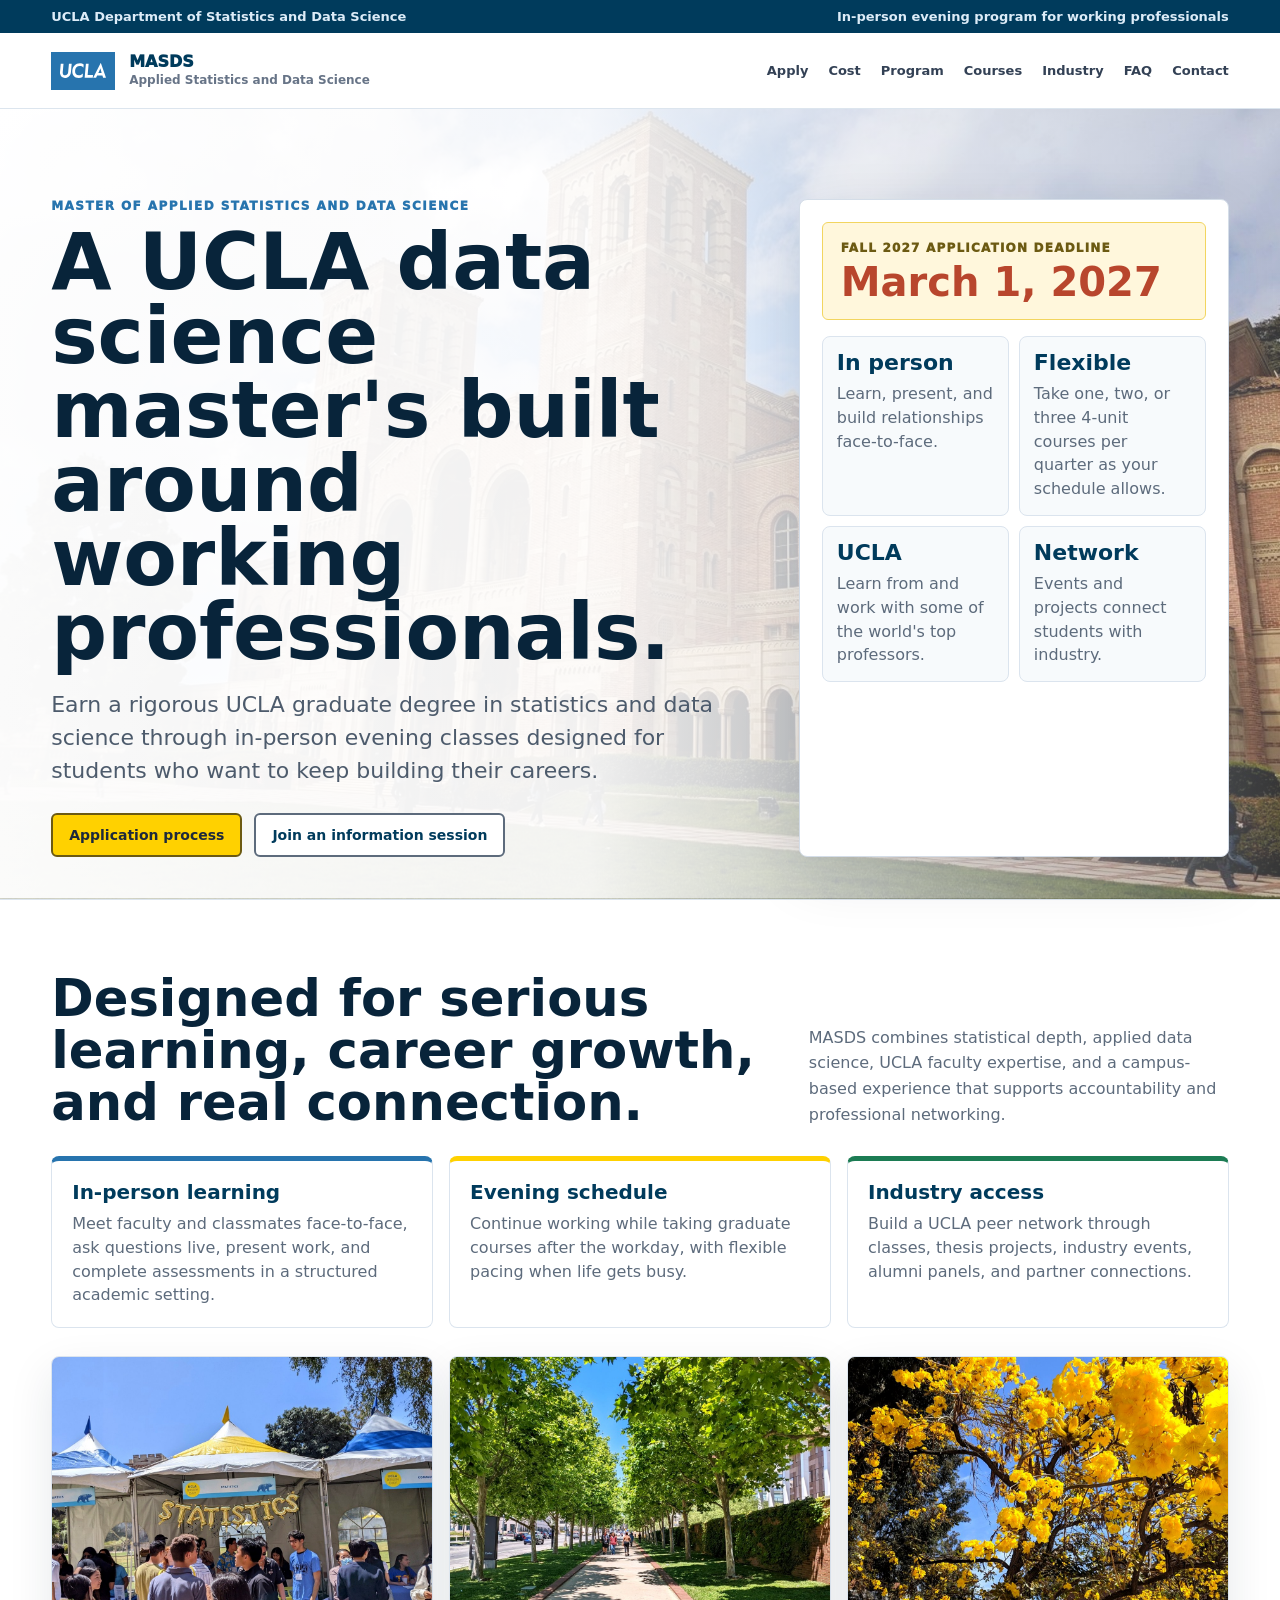
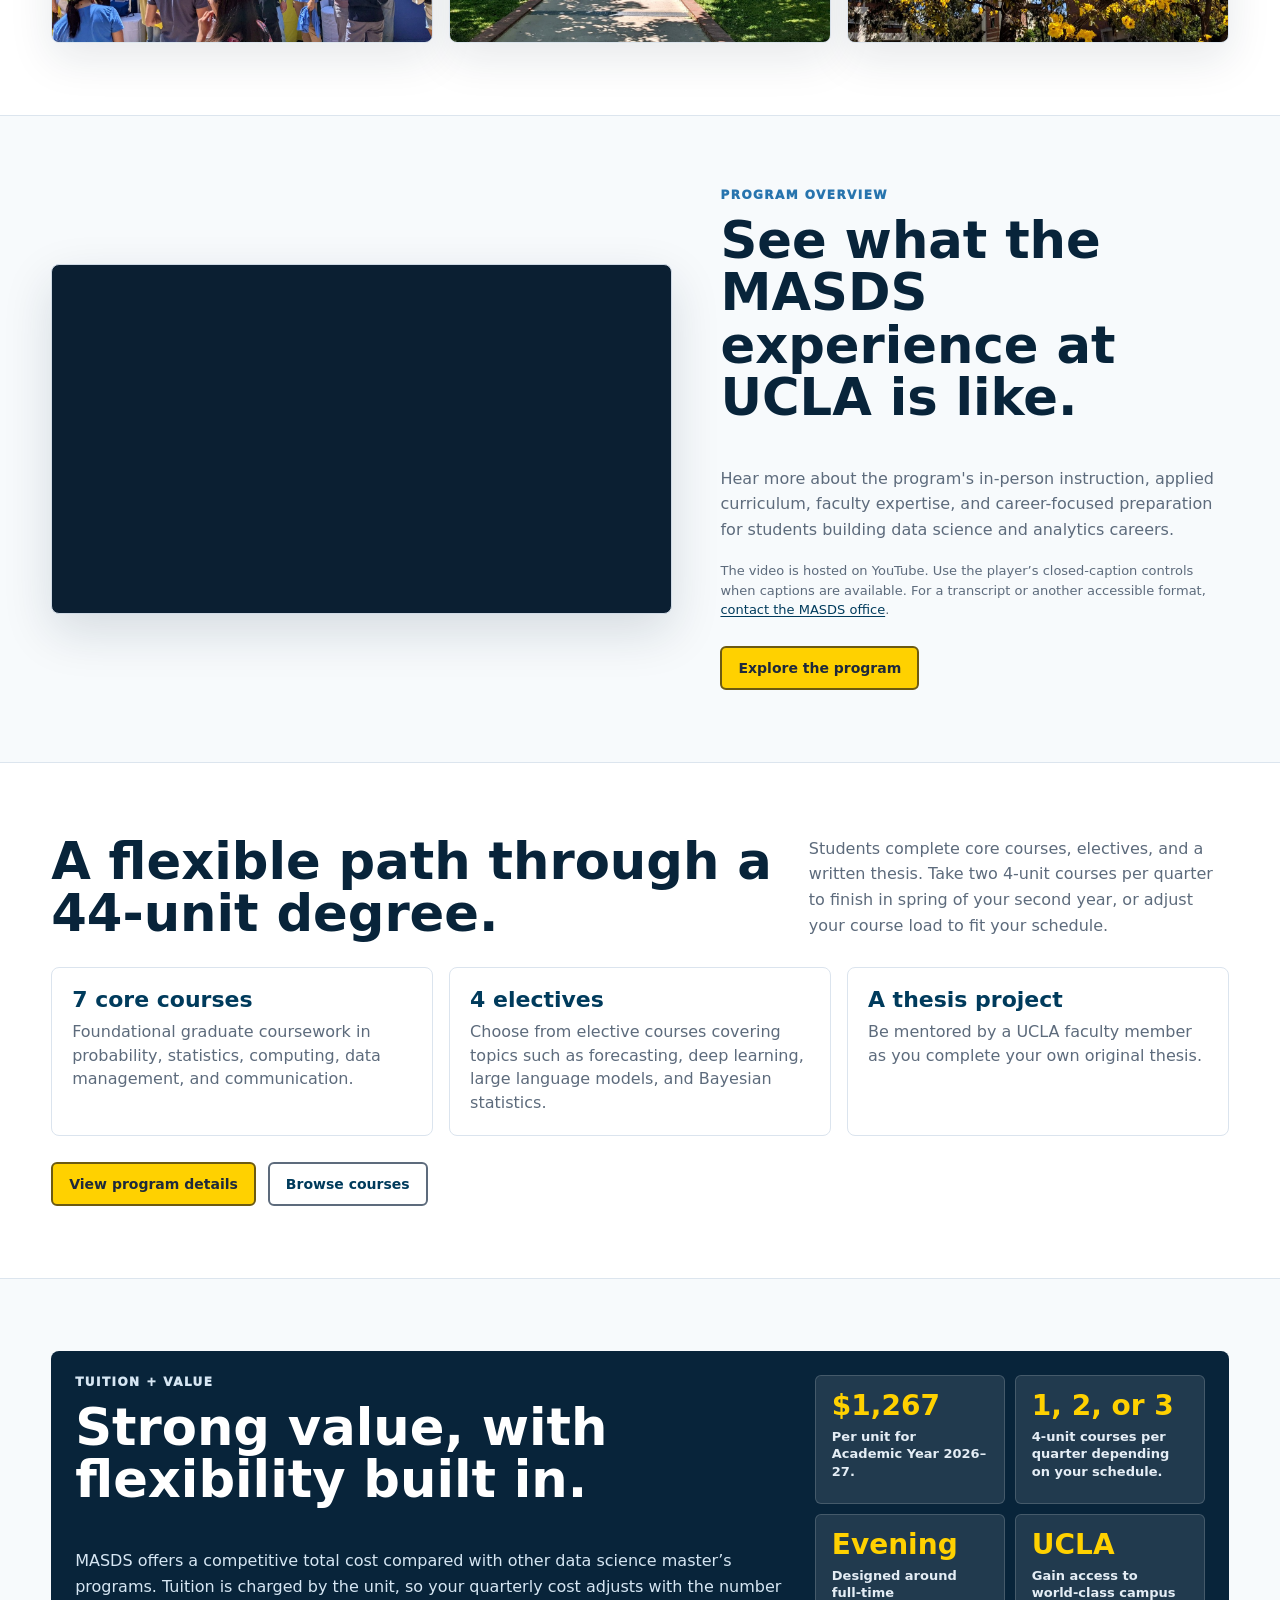
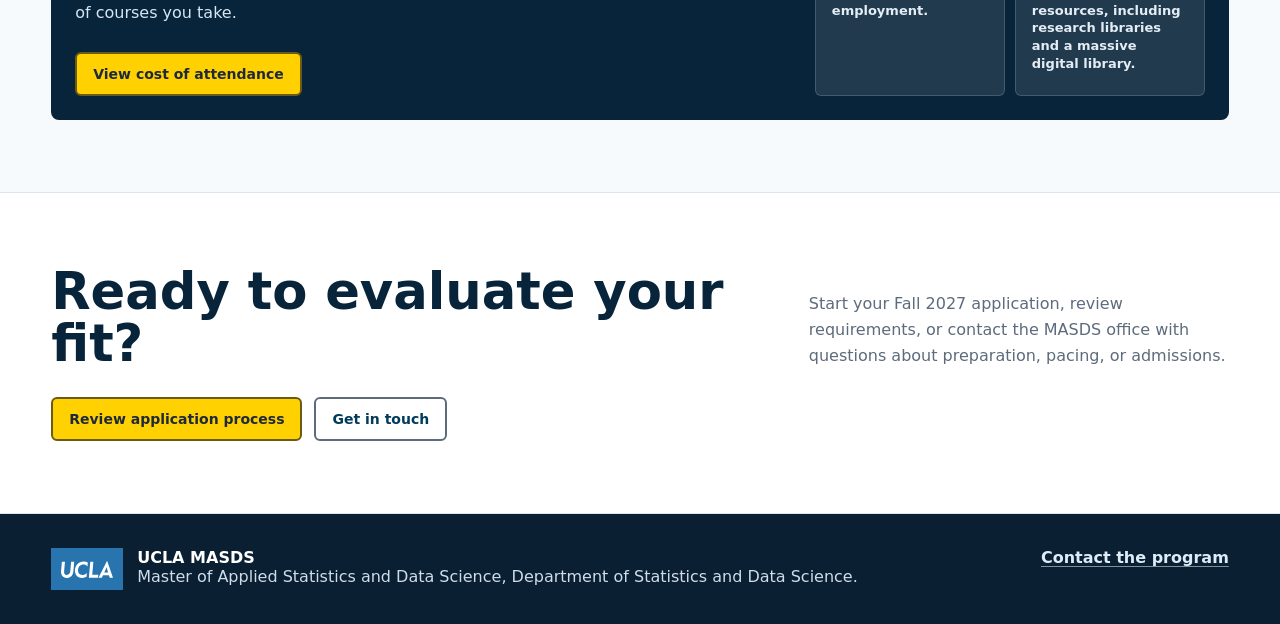
==== index.html @ 91e96256 "Initial commit" ====
<!doctype html>
<html lang="en">
<head>
  <meta charset="utf-8">
  <meta name="viewport" content="width=device-width, initial-scale=1">
  <title>UCLA MASDS | Master of Applied Statistics and Data Science</title>
  <link rel="stylesheet" href="assets/styles.css">
</head>
<body>
  <a class="skip-link" href="#main-content">Skip to main content</a>
  <div class="topbar">
    <span>UCLA Department of Statistics and Data Science</span>
    <span>In-person evening program for working professionals</span>
  </div>
  <nav class="site-nav" aria-label="Primary navigation">
    <a class="brand" href="index.html">
      <span class="brand-mark"><img src="assets/img/ucla-logo.svg" alt="UCLA"></span>
      <span>MASDS <small>Applied Statistics and Data Science</small></span>
    </a>
    <div class="nav-links">
      <a href="application-process.html">Apply</a>
      <a href="cost-of-attendance.html">Cost</a>
      <a href="program-details.html">Program</a>
      <a href="available-courses.html">Courses</a>
      <a href="industry-partners.html">Industry</a>
      <a href="faq.html">FAQ</a>
      <a href="get-in-touch.html">Contact</a>
    </div>
  </nav>

  <header class="hero home-hero" id="main-content" tabindex="-1">
    <div>
      <p class="eyebrow">Master of Applied Statistics and Data Science</p>
      <h1>A UCLA data science master's built around working professionals.</h1>
      <p class="hero-copy">Earn a rigorous UCLA graduate degree in statistics and data science through in-person evening classes designed for students who want to keep building their careers.</p>
      <div class="hero-actions">
        <a class="button" href="application-process.html">Application process</a>
        <a class="secondary-button" href="get-in-touch.html">Join an information session</a>
      </div>
    </div>
    <aside class="deadline-panel" aria-label="Application highlights">
      <div class="deadline-date">
        <span>Fall 2027 application deadline</span>
        <strong>March 1, 2027</strong>
      </div>
      <div class="fact-grid">
        <div class="fact"><strong>In person</strong><span>Learn, present, and build relationships face-to-face.</span></div>
        <div class="fact"><strong>Flexible</strong><span>Take one, two, or three 4-unit courses per quarter as your schedule allows.</span></div>
        <div class="fact"><strong>UCLA</strong><span>Learn from and work with some of the world's top professors.</span></div>
        <div class="fact"><strong>Network</strong><span>Events and projects connect students with industry.</span></div>
      </div>
    </aside>
  </header>

  <main>
    <section class="band" id="fit">
      <div class="section-head">
        <h2>Designed for serious learning, career growth, and real connection.</h2>
        <p>MASDS combines statistical depth, applied data science, UCLA faculty expertise, and a campus-based experience that supports accountability and professional networking.</p>
      </div>
      <div class="card-grid">
        <article class="card accent-blue"><strong>In-person learning</strong><span>Meet faculty and classmates face-to-face, ask questions live, present work, and complete assessments in a structured academic setting.</span></article>
        <article class="card accent-gold"><strong>Evening schedule</strong><span>Continue working while taking graduate courses after the workday, with flexible pacing when life gets busy.</span></article>
        <article class="card accent-green"><strong>Industry access</strong><span>Build a UCLA peer network through classes, thesis projects, industry events, alumni panels, and partner connections.</span></article>
      </div>
      <div class="photo-grid">
        <figure class="image-card">
          <img src="assets/img/in-person-statistics-event.jpg" alt="Students gather at the UCLA Statistics booth during a campus event">
        </figure>
        <figure class="image-card">
          <img src="assets/img/campus-walkway.jpg" alt="Tree-lined walkway on the UCLA campus">
        </figure>
        <figure class="image-card">
          <img src="assets/img/golden-campus-flowers.jpg" alt="Yellow flowers blooming on the UCLA campus">
        </figure>
      </div>
    </section>

    <section class="band alt">
      <div class="video-feature">
        <div class="video-frame">
          <iframe src="https://www.youtube.com/embed/GpxyZNpHI3E" title="UCLA Master of Applied Statistics and Data Science program video" allow="accelerometer; autoplay; clipboard-write; encrypted-media; gyroscope; picture-in-picture; web-share" allowfullscreen></iframe>
        </div>
        <div>
          <p class="eyebrow">Program overview</p>
          <h2>See what the MASDS experience at UCLA is like.</h2>
          <p>Hear more about the program's in-person instruction, applied curriculum, faculty expertise, and career-focused preparation for students building data science and analytics careers.</p>
          <p class="fine-print">The video is hosted on YouTube. Use the player’s closed-caption controls when captions are available. For a transcript or another accessible format, <a href="get-in-touch.html">contact the MASDS office</a>.</p>
          <div class="section-actions">
            <a class="button" href="program-details.html">Explore the program</a>
          </div>
        </div>
      </div>
    </section>

    <section class="band">
      <div class="section-head">
        <h2>A flexible path through a 44-unit degree.</h2>
        <p>Students complete core courses, electives, and a written thesis. Take two 4-unit courses per quarter to finish in spring of your second year, or adjust your course load to fit your schedule.</p>
      </div>
      <div class="stat-grid">
        <div class="stat"><strong>7 core courses</strong><span>Foundational graduate coursework in probability, statistics, computing, data management, and communication.</span></div>
        <div class="stat"><strong>4 electives</strong><span>Choose from elective courses covering topics such as forecasting, deep learning, large language models, and Bayesian statistics.</span></div>
        <div class="stat"><strong>A thesis project</strong><span>Be mentored by a UCLA faculty member as you complete your own original thesis.</span></div>
      </div>
      <div class="section-actions">
        <a class="button" href="program-details.html">View program details</a>
        <a class="secondary-button" href="available-courses.html">Browse courses</a>
      </div>
    </section>

    <section class="band alt">
      <div class="value-panel">
        <div>
          <p class="eyebrow">Tuition + value</p>
          <h2>Strong value, with flexibility built in.</h2>
          <p>MASDS offers a competitive total cost compared with other data science master’s programs. Tuition is charged by the unit, so your quarterly cost adjusts with the number of courses you take.</p>
          <div class="section-actions">
            <a class="button" href="cost-of-attendance.html">View cost of attendance</a>
          </div>
        </div>
        <div class="value-stats">
          <div><strong>$1,267</strong><span>Per unit for Academic Year 2026–27.</span></div>
          <div><strong>1, 2, or 3</strong><span>4-unit courses per quarter depending on your schedule.</span></div>
          <div><strong>Evening</strong><span>Designed around full-time employment.</span></div>
          <div><strong>UCLA</strong><span>Gain access to world-class campus resources, including research libraries and a massive digital library.</span></div>
        </div>
      </div>
    </section>

    <section class="band">
      <div class="section-head">
        <h2>Ready to evaluate your fit?</h2>
        <p>Start your Fall 2027 application, review requirements, or contact the MASDS office with questions about preparation, pacing, or admissions.</p>
      </div>
      <div class="section-actions">
        <a class="button" href="application-process.html">Review application process</a>
        <a class="secondary-button" href="get-in-touch.html">Get in touch</a>
      </div>
    </section>
  </main>

  <footer class="footer">
    <div class="footer-grid">
      <div class="footer-brand"><span class="footer-logo"><img src="assets/img/ucla-logo.svg" alt=""></span><div><strong>UCLA MASDS</strong><br>Master of Applied Statistics and Data Science, Department of Statistics and Data Science.</div></div>
      <a href="get-in-touch.html">Contact the program</a>
    </div>
  </footer>
</body>
</html>
---- assets/styles.css ----
:root {
  --ucla-blue: #2774ae;
  --ucla-dark-blue: #003b5c;
  --ucla-gold: #ffd100;
  --ink: #102033;
  --muted: #5d6b7c;
  --line: #dce5ee;
  --paper: #f6f8fb;
  --white: #ffffff;
  --green: #1c7c54;
  --red: #b8462d;
  --teal: #006c78;
  --purple: #5a4b81;
  font-family: Inter, ui-sans-serif, system-ui, -apple-system, BlinkMacSystemFont, "Segoe UI", sans-serif;
}

* {
  box-sizing: border-box;
}

html {
  scroll-behavior: smooth;
}

body {
  margin: 0;
  color: var(--ink);
  background: var(--paper);
}

img,
iframe {
  max-width: 100%;
}

a {
  color: inherit;
  text-decoration: none;
}

.skip-link {
  position: fixed;
  top: 10px;
  left: 10px;
  z-index: 1000;
  padding: 12px 16px;
  border: 3px solid var(--ucla-gold);
  border-radius: 6px;
  background: var(--ucla-dark-blue);
  color: var(--white);
  font-weight: 900;
  transform: translateY(-200%);
}

.skip-link:focus {
  transform: translateY(0);
}

.sr-only {
  position: absolute !important;
  width: 1px !important;
  height: 1px !important;
  padding: 0 !important;
  margin: -1px !important;
  overflow: hidden !important;
  clip: rect(0, 0, 0, 0) !important;
  white-space: nowrap !important;
  border: 0 !important;
}

:focus-visible {
  outline: 3px solid var(--white);
  outline-offset: 2px;
  box-shadow: 0 0 0 6px var(--ucla-dark-blue);
}

main a:not(.button):not(.secondary-button):not(.dark-button):not(.partner-link),
.page-hero a:not(.button):not(.secondary-button):not(.dark-button) {
  color: var(--ucla-dark-blue);
  text-decoration-line: underline;
  text-decoration-color: currentColor;
  text-decoration-thickness: .08em;
  text-underline-offset: .18em;
  transition: color .18s ease, text-decoration-color .18s ease;
}

main a:not(.button):not(.secondary-button):not(.dark-button):not(.partner-link):hover,
.page-hero a:not(.button):not(.secondary-button):not(.dark-button):hover {
  color: var(--ucla-blue);
  text-decoration-color: currentColor;
}

p {
  color: var(--muted);
  line-height: 1.62;
}

.topbar {
  display: flex;
  flex-wrap: wrap;
  justify-content: space-between;
  gap: 18px;
  padding: 9px clamp(18px, 4vw, 56px);
  background: var(--ucla-dark-blue);
  color: #dcecf8;
  font-size: 13px;
  font-weight: 750;
}

.topbar span {
  white-space: normal;
}

.site-nav {
  position: sticky;
  top: 0;
  z-index: 20;
  display: flex;
  flex-wrap: wrap;
  align-items: center;
  justify-content: space-between;
  gap: 20px;
  min-height: 76px;
  padding: 10px clamp(18px, 4vw, 56px);
  background: rgba(255, 255, 255, .96);
  border-bottom: 1px solid var(--line);
  backdrop-filter: blur(16px);
}

.brand {
  display: flex;
  align-items: center;
  gap: 14px;
  min-width: 260px;
  color: var(--ucla-dark-blue);
  font-weight: 950;
  line-height: 1.05;
}

.brand-mark {
  display: grid;
  place-items: center;
  flex: 0 0 auto;
  width: 64px;
  height: 38px;
  padding: 8px 9px;
  background: var(--ucla-blue);
}

.brand-mark img,
.footer-logo img {
  display: block;
  width: 100%;
  height: auto;
}

.brand small {
  display: block;
  margin-top: 3px;
  color: #677487;
  font-size: 12px;
  font-weight: 800;
}

.brand > span:last-child {
  min-width: 0;
}

.nav-links {
  display: flex;
  flex-wrap: wrap;
  align-items: center;
  justify-content: flex-end;
  gap: clamp(10px, 1.6vw, 20px);
  flex: 1 1 520px;
  min-width: 260px;
  max-width: 100%;
  overflow-x: visible;
  color: #334155;
  font-size: 13px;
  font-weight: 850;
}

.nav-links a {
  flex: 0 0 auto;
  padding: 8px 0;
}

.nav-links a[aria-current="page"] {
  color: var(--ucla-blue);
  box-shadow: inset 0 -3px 0 var(--ucla-gold);
}

.button,
.secondary-button,
.dark-button {
  display: inline-flex;
  align-items: center;
  justify-content: center;
  min-height: 44px;
  padding: 11px 16px;
  border-radius: 6px;
  border: 2px solid transparent;
  font-weight: 900;
  font-size: 14px;
  white-space: normal;
  text-align: center;
}

.button {
  background: var(--ucla-gold);
  color: #1e293b;
  border-color: #6c5a12;
}

.secondary-button {
  background: #fff;
  color: var(--ucla-dark-blue);
  border-color: var(--muted);
}

.dark-button {
  background: var(--ucla-dark-blue);
  color: #fff;
}

.hero {
  display: grid;
  grid-template-columns: minmax(0, 1fr) minmax(320px, 430px);
  gap: clamp(28px, 5vw, 70px);
  align-items: center;
  padding: clamp(44px, 7vw, 90px) clamp(18px, 4vw, 56px) 42px;
  background:
    linear-gradient(135deg, rgba(39, 116, 174, .12), rgba(255, 255, 255, .95) 42%),
    #fff;
  border-bottom: 1px solid var(--line);
}

.home-hero {
  background:
    linear-gradient(90deg, rgba(255, 255, 255, .98) 0%, rgba(255, 255, 255, .94) 46%, rgba(246, 248, 251, .72) 68%, rgba(246, 248, 251, .22) 100%),
    url("img/home-hero-royce.jpg");
  background-size: cover;
  background-position: center;
}

.page-hero {
  padding: clamp(40px, 7vw, 76px) clamp(18px, 4vw, 56px);
  background: #fff;
  border-bottom: 1px solid var(--line);
}

.eyebrow {
  margin: 0 0 12px;
  color: var(--ucla-blue);
  font-size: 12px;
  line-height: 1.2;
  text-transform: uppercase;
  letter-spacing: .12em;
  font-weight: 950;
}

h1,
h2,
h3,
p {
  margin-top: 0;
}

h1 {
  max-width: 880px;
  margin-bottom: 18px;
  color: #08243a;
  font-size: clamp(42px, 7vw, 78px);
  line-height: .95;
}

.page-hero h1 {
  font-size: clamp(38px, 6vw, 68px);
}

h2 {
  color: #08243a;
  font-size: clamp(30px, 4vw, 52px);
  line-height: 1.02;
}

h3 {
  color: #102033;
  font-size: 22px;
  line-height: 1.15;
}

.hero-copy,
.page-copy {
  max-width: 760px;
  margin-bottom: 0;
  color: #4d5b6c;
  font-size: clamp(18px, 2vw, 22px);
  line-height: 1.5;
}

.hero-actions,
.section-actions {
  display: flex;
  flex-wrap: wrap;
  gap: 12px;
  margin-top: 26px;
}

.deadline-panel,
.side-card,
.info-card {
  border-radius: 8px;
}

.info-card p {
  margin: 0;
}

.deadline-panel {
  align-self: stretch;
  display: grid;
  align-content: start;
  gap: 16px;
  padding: 22px;
  background: #fff;
  border: 1px solid #d4dde8;
  box-shadow: 0 18px 60px rgba(15, 35, 55, .12);
}

.deadline-date {
  padding: 18px;
  border-radius: 6px;
  background: #fff7dc;
  border: 1px solid #f2d55f;
}

.deadline-date span,
.small-label {
  display: block;
  color: #6c5a12;
  font-size: 12px;
  font-weight: 950;
  text-transform: uppercase;
  letter-spacing: .1em;
}

.deadline-date strong {
  display: block;
  margin-top: 8px;
  color: var(--red);
  font-size: clamp(30px, 4vw, 40px);
  line-height: .95;
}

.fact-grid,
.stat-grid,
.card-grid,
.partner-grid {
  display: grid;
  grid-template-columns: repeat(3, minmax(0, 1fr));
  gap: 16px;
}

.partner-organization {
  display: grid;
  grid-template-rows: 180px auto;
  gap: 16px;
  align-items: start;
  text-align: center;
}

.partner-logo {
  position: relative;
  display: grid;
  place-items: center;
  width: 100%;
  height: 180px;
  overflow: hidden;
  border: 1px solid var(--line);
  border-radius: 6px;
  background: #f8fafc;
}

.partner-logo img {
  position: absolute;
  top: 16px;
  left: 16px;
  display: block;
  width: calc(100% - 32px);
  height: calc(100% - 32px);
  max-width: none;
  object-fit: contain;
  object-position: center;
}

.partner-organization strong {
  align-self: center;
  font-size: 17px;
}

.partner-link {
  color: inherit;
  text-decoration: none;
  transition: border-color .18s ease, box-shadow .18s ease, transform .18s ease;
}

.partner-link:hover {
  border-color: rgba(39, 116, 174, .5);
  box-shadow: 0 10px 24px rgba(15, 35, 55, .1);
  transform: translateY(-2px);
}

.partner-link:hover strong {
  color: var(--ucla-blue);
}

.partner-link:focus-visible {
  outline: 3px solid var(--white);
  outline-offset: 2px;
  box-shadow: 0 0 0 6px var(--ucla-dark-blue);
}

.vertical-card-grid {
  grid-template-columns: 1fr;
}

.schedule-grid {
  grid-template-columns: repeat(2, minmax(0, 1fr));
  gap: 24px;
}

.photo-grid {
  display: grid;
  grid-template-columns: repeat(3, minmax(0, 1fr));
  gap: 16px;
  margin-top: 28px;
}

.fact-grid {
  grid-template-columns: 1fr 1fr;
  gap: 10px;
}

.fact,
.card,
.stat,
.partner-card,
.course-card,
.contact-card {
  padding: 20px;
  border-radius: 8px;
  background: #fff;
  border: 1px solid #dbe4ee;
}

.fact {
  min-height: 106px;
  padding: 14px;
  background: #f7fafc;
}

.fact strong,
.stat strong {
  display: block;
  color: var(--ucla-dark-blue);
  font-size: 22px;
  line-height: 1.08;
}

.fact span,
.stat span,
.card span,
.partner-card span,
.course-card span,
.contact-card span {
  display: block;
  margin-top: 8px;
  color: var(--muted);
  line-height: 1.48;
}

.band {
  padding: clamp(34px, 6vw, 72px) clamp(18px, 4vw, 56px);
  border-bottom: 1px solid var(--line);
  background: #fff;
}

.band.alt {
  background: #f7fafc;
}

.section-head {
  display: grid;
  grid-template-columns: minmax(0, 1fr) minmax(260px, 420px);
  gap: 28px;
  align-items: end;
  margin-bottom: 28px;
}

.section-head h2,
.section-head p {
  margin-bottom: 0;
}

.comparison-intro {
  max-width: 900px;
  margin-bottom: 28px;
}

.comparison-intro h3 {
  margin-bottom: 10px;
}

.comparison-intro p {
  margin-bottom: 0;
}

.resource-intro {
  max-width: 900px;
  margin-bottom: 28px;
}

.resource-intro h2 {
  margin-bottom: 12px;
}

.resource-intro p {
  margin-bottom: 0;
}

.resource-list {
  margin: 16px 0 0;
  padding-left: 20px;
  color: var(--muted);
}

.resource-list li {
  line-height: 1.48;
}

.resource-list li + li {
  margin-top: 14px;
}

.resource-list a {
  font-weight: 800;
}

.fine-print {
  margin: 18px 0 0;
  color: var(--muted);
  font-size: 13px;
  line-height: 1.5;
}

.card strong,
.partner-card strong,
.course-card strong,
.contact-card strong {
  display: block;
  color: var(--ucla-dark-blue);
  font-size: 20px;
  line-height: 1.15;
}

.card.accent-blue {
  border-top: 5px solid var(--ucla-blue);
}

.card.accent-gold {
  border-top: 5px solid var(--ucla-gold);
}

.card.accent-green {
  border-top: 5px solid var(--green);
}

.layout-two {
  display: grid;
  grid-template-columns: minmax(0, 1fr) 360px;
  gap: clamp(24px, 4vw, 48px);
  align-items: start;
}

.side-card {
  position: sticky;
  top: 100px;
  padding: 20px;
  background: var(--ucla-dark-blue);
  color: #fff;
}

.side-card h3,
.side-card p {
  color: #fff;
}

.side-card p {
  color: #d8e9f6;
}

.mini-list {
  display: grid;
  gap: 8px;
  margin-top: 18px;
}

.mini-list div {
  padding: 12px;
  border-radius: 6px;
  background: rgba(255, 255, 255, .09);
  color: #e8f2fb;
  font-size: 13px;
  line-height: 1.35;
  font-weight: 750;
}

.checklist,
.stack {
  display: grid;
  gap: 12px;
}

.checklist {
  margin: 0;
  padding: 0;
  list-style: none;
}

.check-row {
  display: grid;
  grid-template-columns: 34px 1fr;
  gap: 14px;
  padding: 17px;
  border-radius: 8px;
  background: #fff;
  border: 1px solid #dbe4ee;
}

.check {
  display: grid;
  place-items: center;
  width: 34px;
  height: 34px;
  border-radius: 50%;
  color: #fff;
  background: var(--green);
  font-weight: 950;
}

.video-feature {
  display: grid;
  grid-template-columns: minmax(0, 1.1fr) minmax(280px, .9fr);
  gap: clamp(24px, 4vw, 48px);
  align-items: center;
}

.video-frame {
  position: relative;
  overflow: hidden;
  width: 100%;
  aspect-ratio: 16 / 9;
  border-radius: 8px;
  background: #0b1f32;
  border: 1px solid #cfd9e4;
  box-shadow: 0 18px 50px rgba(15, 35, 55, .14);
}

.video-frame iframe {
  position: absolute;
  inset: 0;
  width: 100%;
  height: 100%;
  border: 0;
}

.value-panel,
.contact-band {
  display: grid;
  grid-template-columns: minmax(0, 1fr) minmax(260px, 390px);
  gap: 18px;
  align-items: stretch;
  padding: 24px;
  border-radius: 8px;
  background: #08243a;
  color: #fff;
}

.value-panel h2,
.value-panel p,
.contact-band h2,
.contact-band p {
  color: #fff;
}

.value-panel p,
.contact-band p {
  color: #d6e6f3;
}

.value-stats {
  display: grid;
  grid-template-columns: 1fr 1fr;
  gap: 10px;
}

.value-stats div {
  padding: 16px;
  border-radius: 6px;
  background: rgba(255, 255, 255, .1);
  border: 1px solid rgba(255, 255, 255, .16);
}

.value-stats strong {
  display: block;
  color: var(--ucla-gold);
  font-size: 28px;
  line-height: 1;
}

.value-stats span {
  display: block;
  margin-top: 8px;
  color: #e4edf5;
  font-size: 13px;
  line-height: 1.35;
  font-weight: 700;
}

.table-wrap {
  overflow-x: auto;
  border: 1px solid var(--line);
  border-radius: 8px;
  background: #fff;
  scrollbar-gutter: stable;
}

.table-wrap:focus-visible {
  outline: 3px solid var(--white);
  outline-offset: 2px;
  box-shadow: 0 0 0 6px var(--ucla-dark-blue);
}

.schedule-card {
  display: grid;
  align-content: start;
  gap: 14px;
  padding: 24px;
}

.schedule-card strong,
.schedule-card span {
  margin: 0;
}

.schedule-table table {
  min-width: 0;
}

.schedule-table th,
.schedule-table td {
  padding: 12px 14px;
}

.faq-list {
  display: grid;
  gap: 12px;
}

.faq-list details {
  border: 1px solid var(--line);
  border-radius: 8px;
  background: #fff;
  overflow: hidden;
}

.faq-list summary {
  cursor: pointer;
  padding: 18px 20px;
  color: var(--ucla-dark-blue);
  font-weight: 900;
  line-height: 1.35;
}

.faq-list summary:focus-visible {
  outline: 3px solid var(--ucla-dark-blue);
  outline-offset: -4px;
  box-shadow: none;
}

.faq-list details[open] summary {
  border-bottom: 1px solid var(--line);
  background: #eef5fb;
}

.faq-answer {
  padding: 18px 20px 20px;
}

.faq-answer p:last-child {
  margin-bottom: 0;
}

table {
  width: 100%;
  min-width: 720px;
  border-collapse: collapse;
}

th,
td {
  padding: 14px 16px;
  border-bottom: 1px solid var(--line);
  text-align: left;
  vertical-align: top;
}

th {
  color: #08243a;
  background: #eef5fb;
  font-size: 13px;
  text-transform: uppercase;
  letter-spacing: .08em;
}

tr:last-child td {
  border-bottom: 0;
}

.comparison-highlight td {
  background: #e6f2fa;
}

.pill {
  display: inline-flex;
  align-items: center;
  min-height: 28px;
  padding: 5px 9px;
  border-radius: 999px;
  background: #eef6fb;
  color: var(--ucla-dark-blue);
  font-size: 12px;
  font-weight: 950;
  white-space: nowrap;
}

.placeholder-image {
  display: grid;
  place-items: center;
  min-height: 320px;
  border-radius: 8px;
  color: #dcecf8;
  background:
    linear-gradient(135deg, rgba(0, 59, 92, .88), rgba(39, 116, 174, .68)),
    repeating-linear-gradient(45deg, rgba(255, 255, 255, .08) 0 1px, transparent 1px 16px);
  text-align: center;
  padding: 24px;
  font-weight: 900;
}

.image-card {
  margin: 0;
  overflow: hidden;
  border-radius: 8px;
  background: #fff;
  border: 1px solid var(--line);
  box-shadow: 0 16px 44px rgba(15, 35, 55, .1);
}

.photo-grid .image-card {
  min-height: 100%;
}

.image-card img {
  display: block;
  width: 100%;
  height: auto;
  object-fit: cover;
}

.photo-grid .image-card img {
  aspect-ratio: 4 / 3;
  height: 100%;
}

.image-card.wide img {
  aspect-ratio: 16 / 10;
}

.image-card.square img {
  aspect-ratio: 1 / 1;
}

.image-card.tall img {
  aspect-ratio: 4 / 5;
}

.image-card figcaption {
  padding: 12px 14px;
  color: var(--muted);
  font-size: 13px;
  line-height: 1.4;
  font-weight: 700;
}

.footer {
  padding: 34px clamp(18px, 4vw, 56px);
  background: #0b1f32;
  color: #cdddea;
}

.footer-grid {
  display: grid;
  grid-template-columns: minmax(0, 1fr) auto;
  gap: 24px;
  align-items: start;
}

.footer-brand {
  display: flex;
  align-items: flex-start;
  gap: 14px;
}

.footer-logo {
  display: grid;
  place-items: center;
  flex: 0 0 auto;
  width: 72px;
  height: 42px;
  padding: 9px 10px;
  background: var(--ucla-blue);
}

.footer strong {
  color: #fff;
}

.footer a {
  color: #dcecf8;
  font-weight: 800;
  text-decoration-line: underline;
  text-decoration-color: rgba(220, 236, 248, .55);
  text-decoration-thickness: .08em;
  text-underline-offset: .18em;
  transition: color .18s ease, text-decoration-color .18s ease;
}

.footer a:hover {
  color: #fff;
  text-decoration-color: currentColor;
}

@media (max-width: 940px) {
  .hero,
  .section-head,
  .layout-two,
  .video-feature,
  .value-panel,
  .contact-band,
  .footer-grid {
    grid-template-columns: 1fr;
  }

  .card-grid,
  .schedule-grid,
  .stat-grid,
  .partner-grid,
  .photo-grid {
    grid-template-columns: 1fr;
  }

  .side-card {
    position: static;
  }
}

@media (max-width: 760px) {
  .topbar {
    display: none;
  }

  .site-nav {
    position: static;
    align-items: flex-start;
    gap: 10px;
  }

  .brand {
    min-width: 0;
  }

  .nav-links {
    flex-basis: 100%;
    justify-content: flex-start;
    padding-bottom: 4px;
  }

  .fact-grid,
  .value-stats {
    grid-template-columns: 1fr;
  }

  .hero {
    grid-template-columns: 1fr;
  }
}

@media (prefers-reduced-motion: reduce) {
  html {
    scroll-behavior: auto;
  }

  *,
  *::before,
  *::after {
    transition-duration: .01ms !important;
    animation-duration: .01ms !important;
    animation-iteration-count: 1 !important;
  }
}
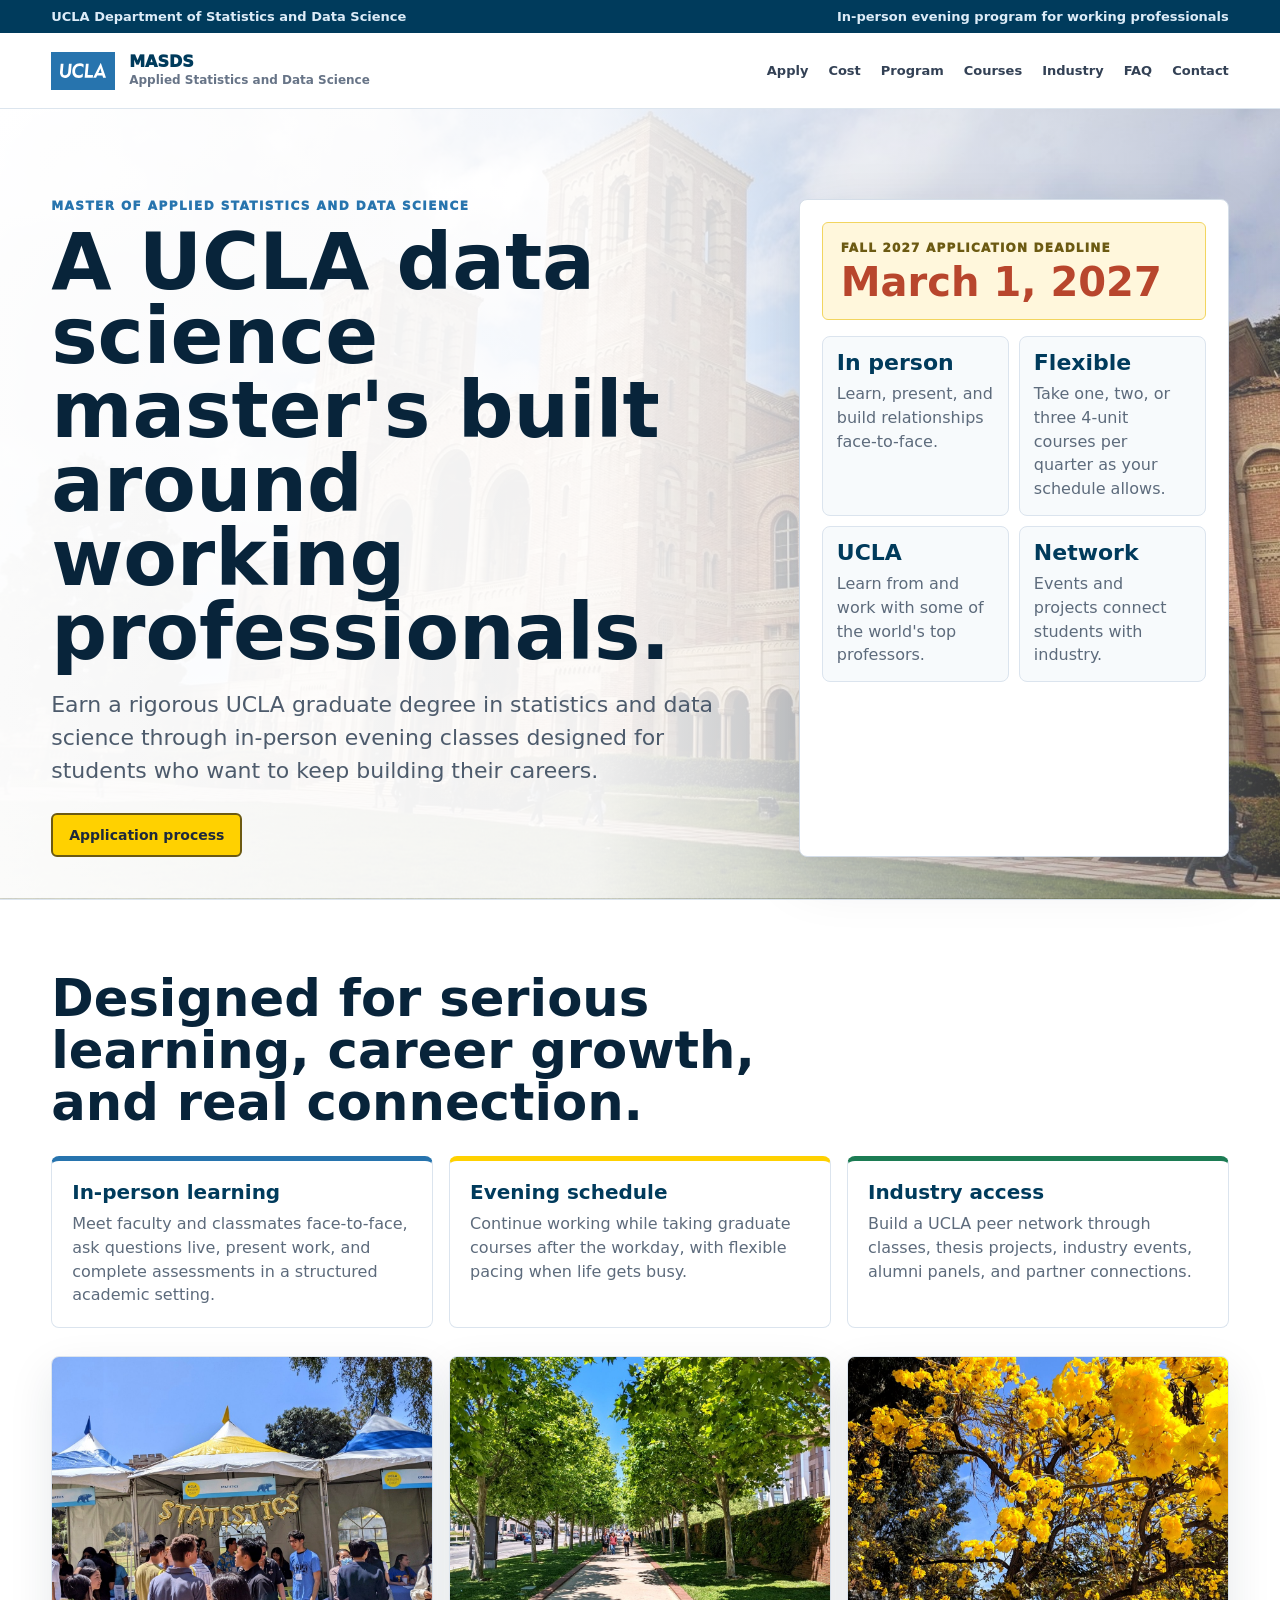
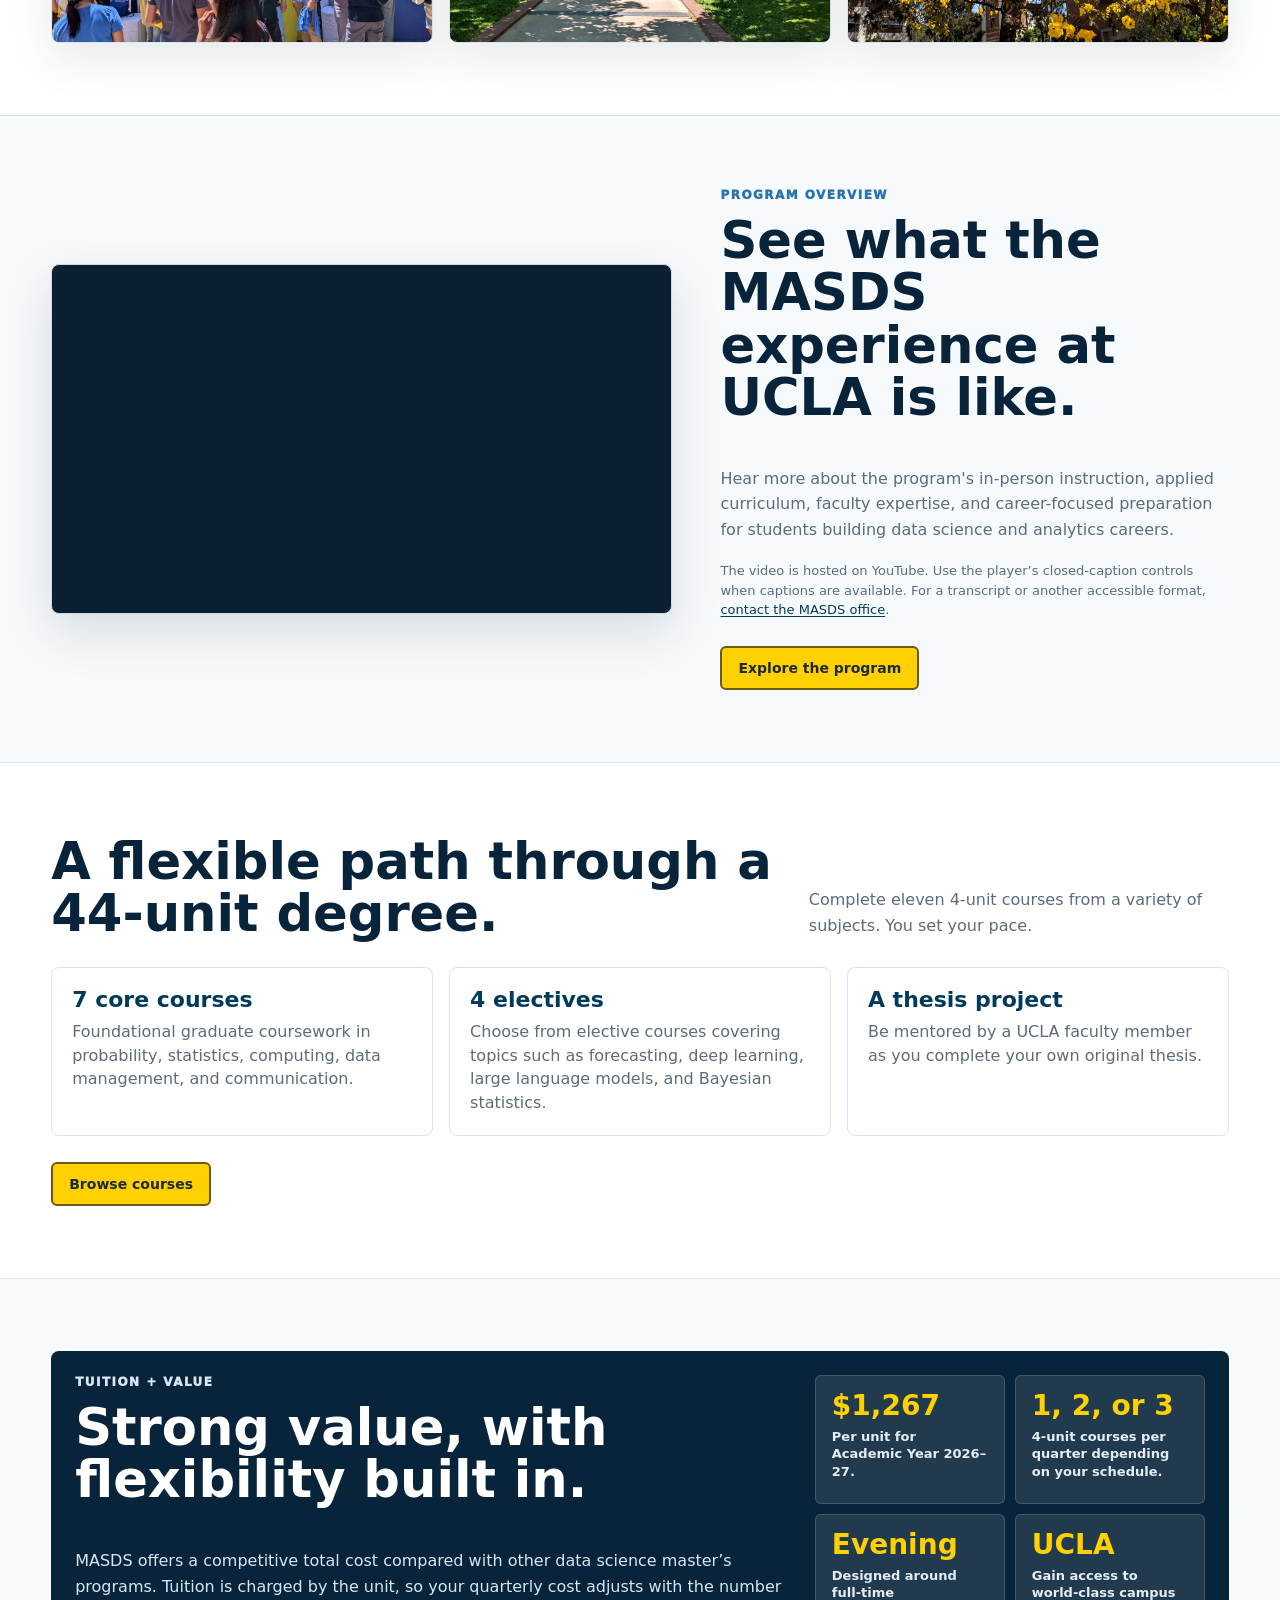
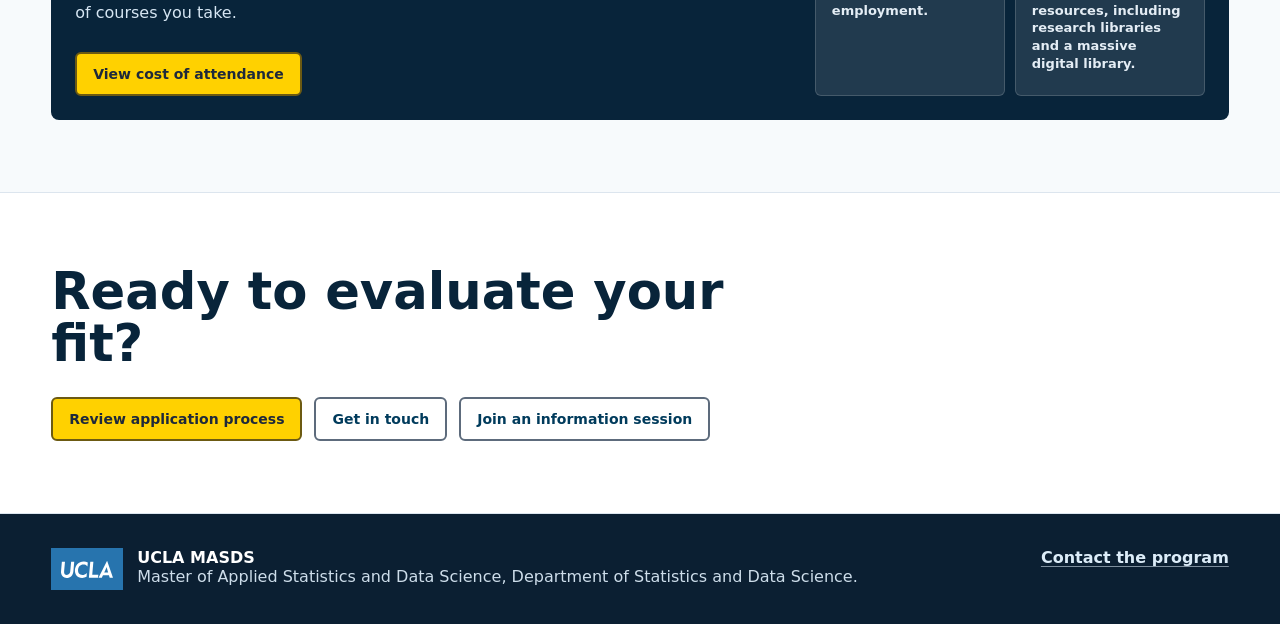
==== commit 1b92831c: "removed unnecessary text from section headers on index" ====
--- a/index.html
+++ b/index.html
@@ -32,11 +32,10 @@
     <div>
       <p class="eyebrow">Master of Applied Statistics and Data Science</p>
       <h1>A UCLA data science master's built around working professionals.</h1>
-      <p class="hero-copy">Earn a rigorous UCLA graduate degree in statistics and data science through in-person evening classes designed for students who want to keep building their careers.</p>
-      <div class="hero-actions">
-        <a class="button" href="application-process.html">Application process</a>
-        <a class="secondary-button" href="get-in-touch.html">Join an information session</a>
-      </div>
+      <p class="hero-copy">Earn a rigorous UCLA graduate degree in statistics and data science through in-person evening classes designed for students who want to keep building their careers.</p>
+      <div class="hero-actions">
+        <a class="button" href="application-process.html">Application process</a>
+      </div>
     </div>
     <aside class="deadline-panel" aria-label="Application highlights">
       <div class="deadline-date">
@@ -54,10 +53,9 @@
 
   <main>
     <section class="band" id="fit">
-      <div class="section-head">
-        <h2>Designed for serious learning, career growth, and real connection.</h2>
-        <p>MASDS combines statistical depth, applied data science, UCLA faculty expertise, and a campus-based experience that supports accountability and professional networking.</p>
-      </div>
+      <div class="section-head">
+        <h2>Designed for serious learning, career growth, and real connection.</h2>
+      </div>
       <div class="card-grid">
         <article class="card accent-blue"><strong>In-person learning</strong><span>Meet faculty and classmates face-to-face, ask questions live, present work, and complete assessments in a structured academic setting.</span></article>
         <article class="card accent-gold"><strong>Evening schedule</strong><span>Continue working while taking graduate courses after the workday, with flexible pacing when life gets busy.</span></article>
@@ -94,19 +92,18 @@
     </section>
 
     <section class="band">
-      <div class="section-head">
-        <h2>A flexible path through a 44-unit degree.</h2>
-        <p>Students complete core courses, electives, and a written thesis. Take two 4-unit courses per quarter to finish in spring of your second year, or adjust your course load to fit your schedule.</p>
-      </div>
+      <div class="section-head">
+        <h2>A flexible path through a 44-unit degree.</h2>
+        <p>Complete eleven 4-unit courses from a variety of subjects. You set your pace.</p>
+      </div>
       <div class="stat-grid">
         <div class="stat"><strong>7 core courses</strong><span>Foundational graduate coursework in probability, statistics, computing, data management, and communication.</span></div>
         <div class="stat"><strong>4 electives</strong><span>Choose from elective courses covering topics such as forecasting, deep learning, large language models, and Bayesian statistics.</span></div>
         <div class="stat"><strong>A thesis project</strong><span>Be mentored by a UCLA faculty member as you complete your own original thesis.</span></div>
-      </div>
-      <div class="section-actions">
-        <a class="button" href="program-details.html">View program details</a>
-        <a class="secondary-button" href="available-courses.html">Browse courses</a>
-      </div>
+      </div>
+      <div class="section-actions">
+        <a class="button" href="available-courses.html">Browse courses</a>
+      </div>
     </section>
 
     <section class="band alt">
@@ -129,14 +126,14 @@
     </section>
 
     <section class="band">
-      <div class="section-head">
-        <h2>Ready to evaluate your fit?</h2>
-        <p>Start your Fall 2027 application, review requirements, or contact the MASDS office with questions about preparation, pacing, or admissions.</p>
-      </div>
-      <div class="section-actions">
-        <a class="button" href="application-process.html">Review application process</a>
-        <a class="secondary-button" href="get-in-touch.html">Get in touch</a>
-      </div>
+      <div class="section-head">
+        <h2>Ready to evaluate your fit?</h2>
+      </div>
+      <div class="section-actions">
+        <a class="button" href="application-process.html">Review application process</a>
+        <a class="secondary-button" href="get-in-touch.html">Get in touch</a>
+        <a class="secondary-button" href="https://forms.gle/8Bkm3jyD88Tu9Wyt6">Join an information session</a>
+      </div>
     </section>
   </main>
 
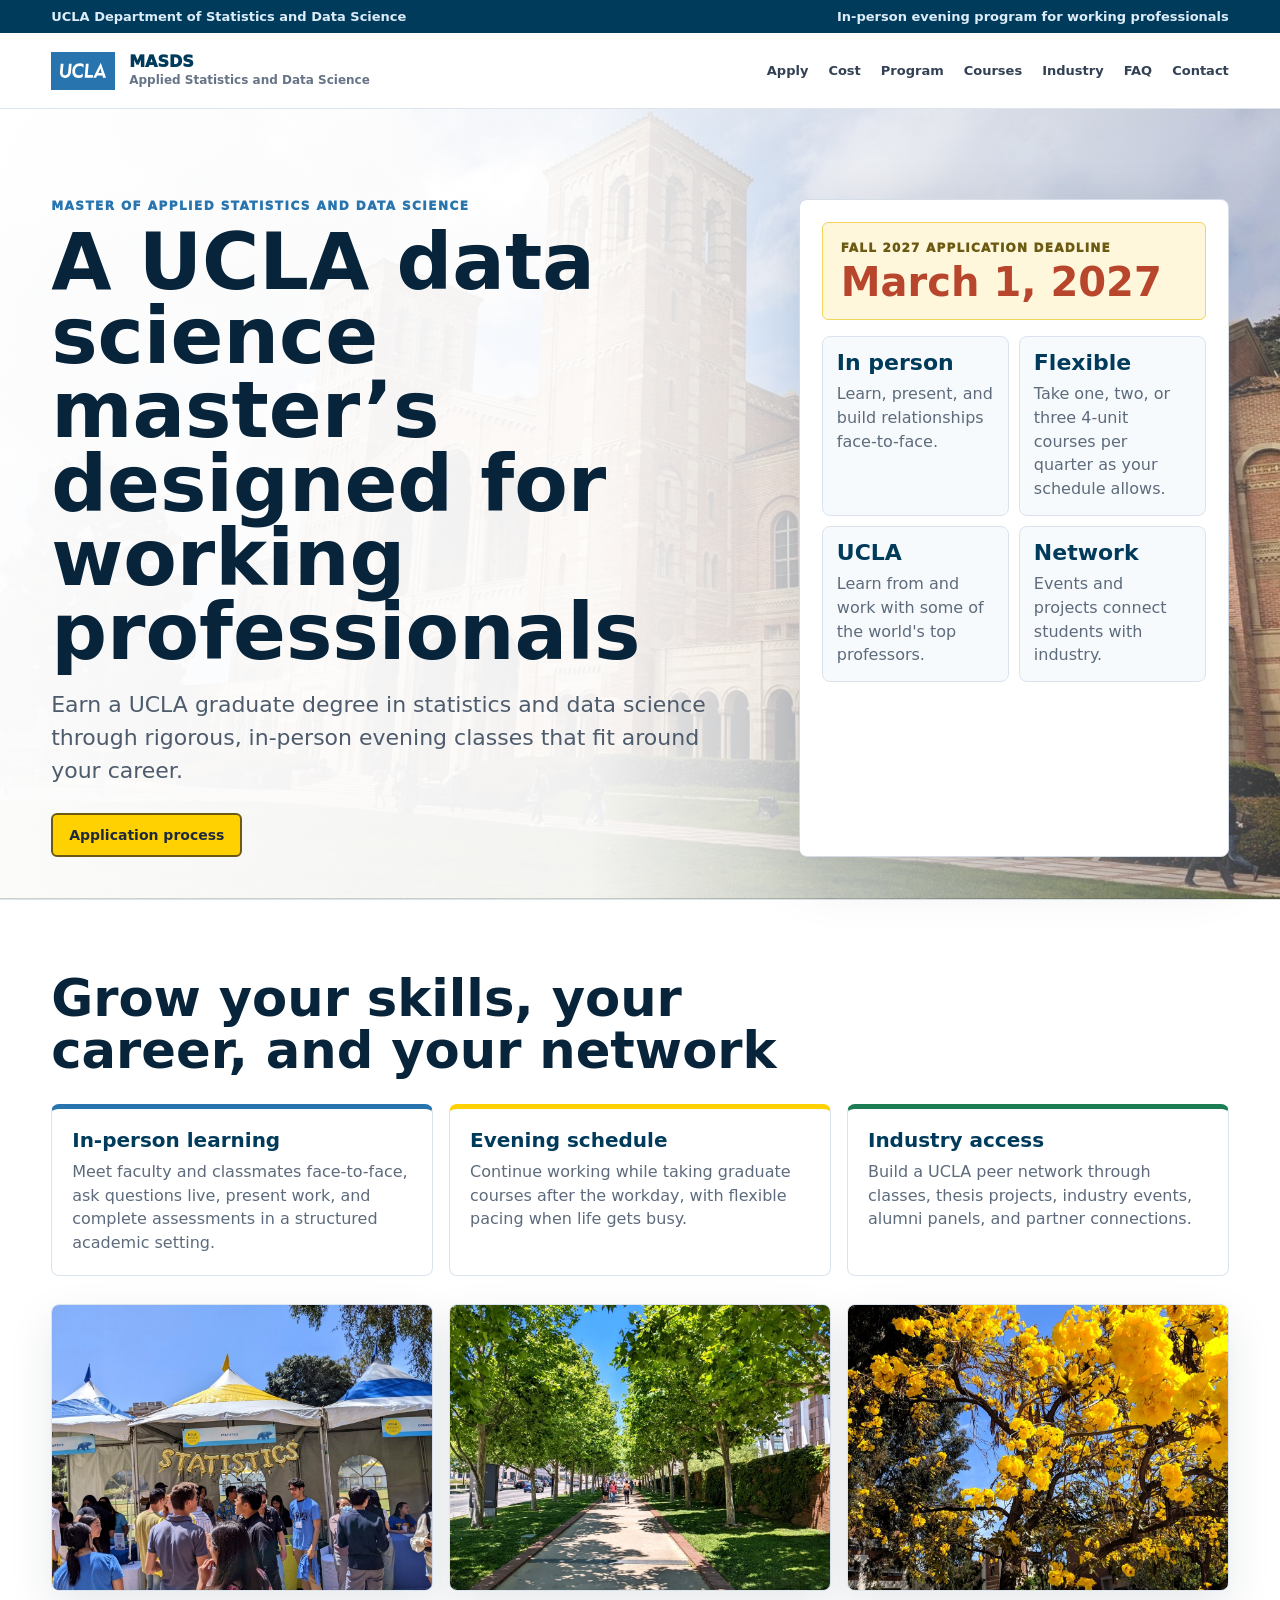
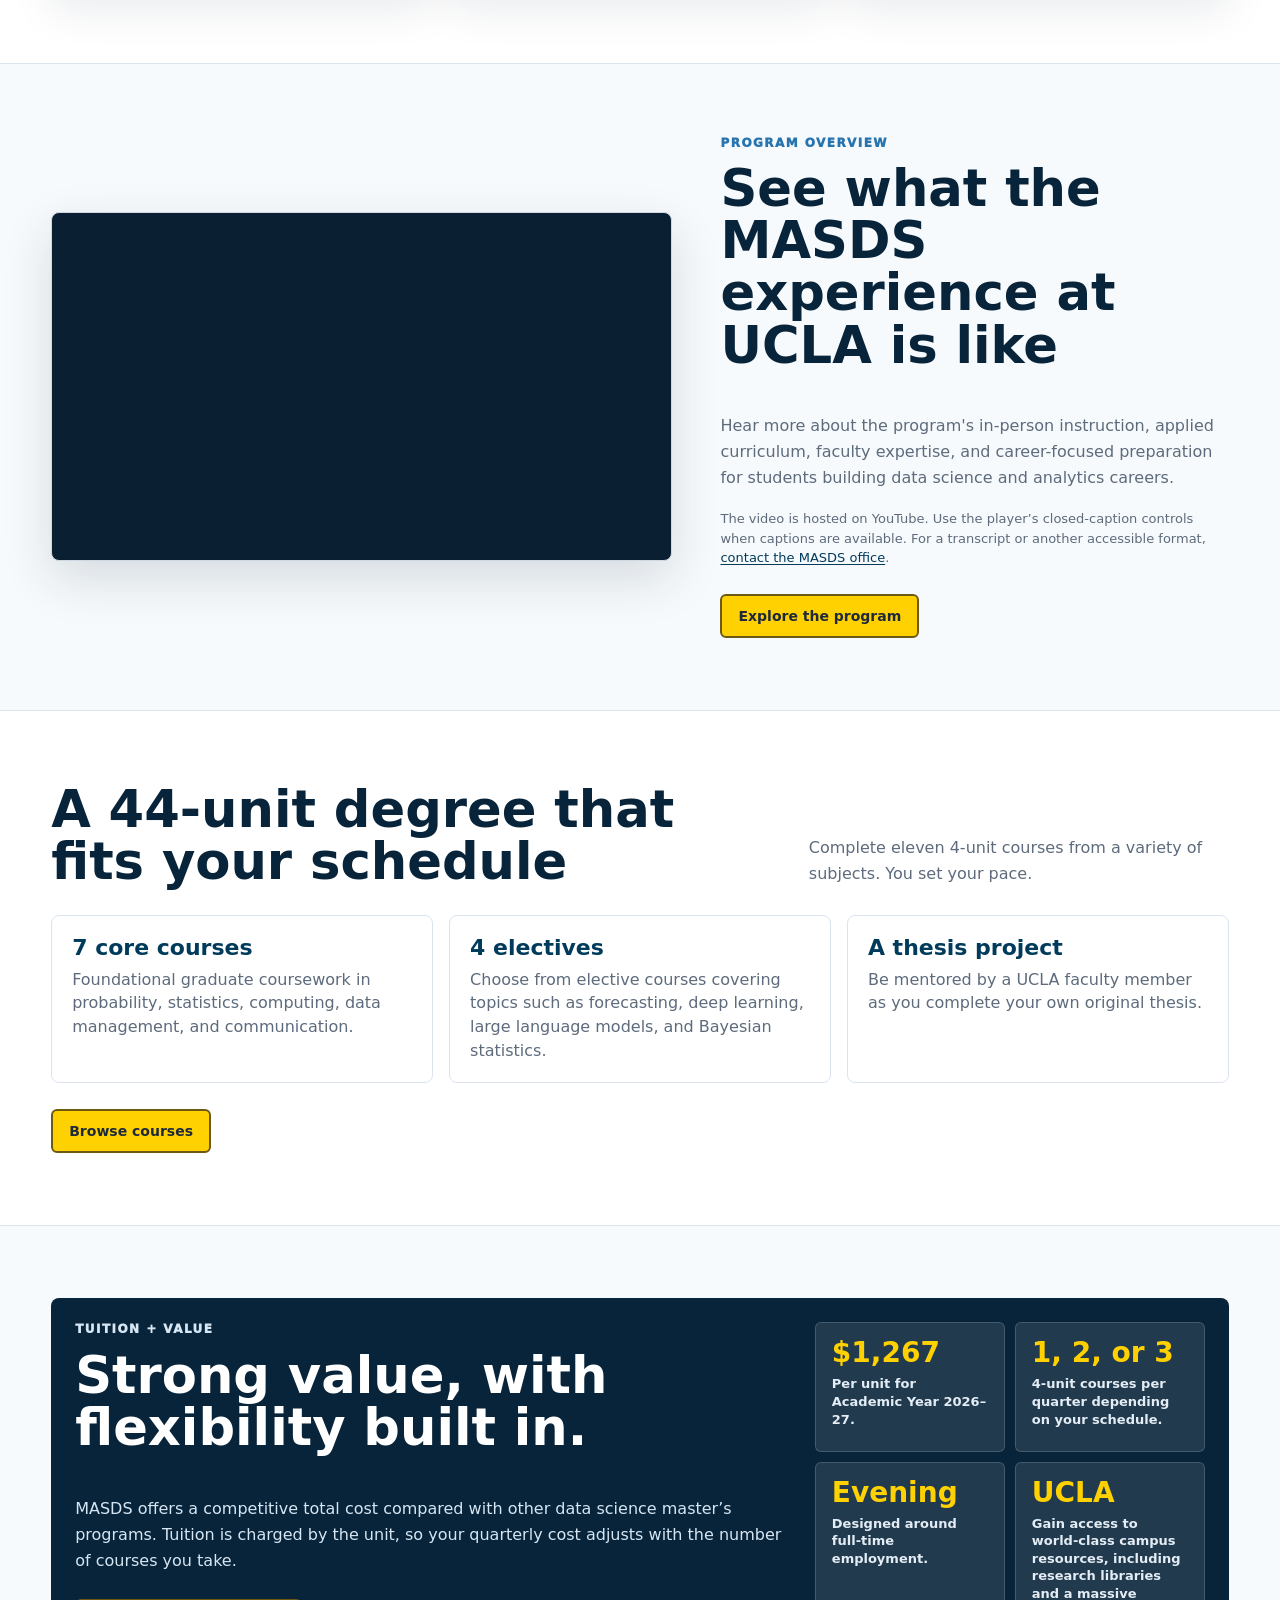
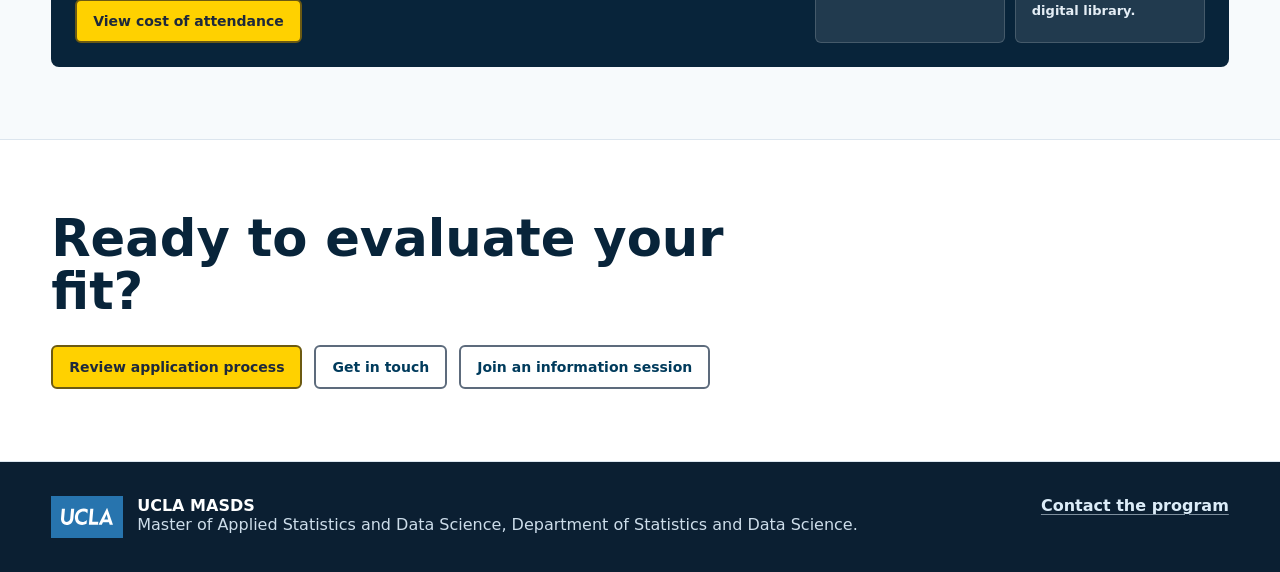
==== commit 075bec3f: "changes to headings, added pdf forms of course waiver, 496, and 497" ====
--- a/index.html
+++ b/index.html
@@ -31,8 +31,8 @@
   <header class="hero home-hero" id="main-content" tabindex="-1">
     <div>
       <p class="eyebrow">Master of Applied Statistics and Data Science</p>
-      <h1>A UCLA data science master's built around working professionals.</h1>
-      <p class="hero-copy">Earn a rigorous UCLA graduate degree in statistics and data science through in-person evening classes designed for students who want to keep building their careers.</p>
+      <h1>A UCLA data science master’s designed for working professionals</h1>
+      <p class="hero-copy">Earn a UCLA graduate degree in statistics and data science through rigorous, in-person evening classes that fit around your career.</p>
       <div class="hero-actions">
         <a class="button" href="application-process.html">Application process</a>
       </div>
@@ -54,7 +54,7 @@
   <main>
     <section class="band" id="fit">
       <div class="section-head">
-        <h2>Designed for serious learning, career growth, and real connection.</h2>
+        <h2>Grow your skills, your career, and your network</h2>
       </div>
       <div class="card-grid">
         <article class="card accent-blue"><strong>In-person learning</strong><span>Meet faculty and classmates face-to-face, ask questions live, present work, and complete assessments in a structured academic setting.</span></article>
@@ -81,7 +81,7 @@
         </div>
         <div>
           <p class="eyebrow">Program overview</p>
-          <h2>See what the MASDS experience at UCLA is like.</h2>
+          <h2>See what the MASDS experience at UCLA is like</h2>
           <p>Hear more about the program's in-person instruction, applied curriculum, faculty expertise, and career-focused preparation for students building data science and analytics careers.</p>
           <p class="fine-print">The video is hosted on YouTube. Use the player’s closed-caption controls when captions are available. For a transcript or another accessible format, <a href="get-in-touch.html">contact the MASDS office</a>.</p>
           <div class="section-actions">
@@ -93,7 +93,7 @@
 
     <section class="band">
       <div class="section-head">
-        <h2>A flexible path through a 44-unit degree.</h2>
+        <h2>A 44-unit degree that fits your schedule</h2>
         <p>Complete eleven 4-unit courses from a variety of subjects. You set your pace.</p>
       </div>
       <div class="stat-grid">
--- a/assets/styles.css
+++ b/assets/styles.css
@@ -244,13 +244,13 @@
   background-position: center;
 }
 
-.page-hero {
-  padding: clamp(40px, 7vw, 76px) clamp(18px, 4vw, 56px);
-  background: #fff;
-  border-bottom: 1px solid var(--line);
-}
-
-.eyebrow {
+.page-hero {
+  padding: clamp(40px, 7vw, 76px) clamp(18px, 4vw, 56px);
+  background: #fff;
+  border-bottom: 1px solid var(--line);
+}
+
+.eyebrow {
   margin: 0 0 12px;
   color: var(--ucla-blue);
   font-size: 12px;
@@ -504,6 +504,11 @@
   margin-bottom: 0;
 }
 
+.section-head-copy {
+  display: grid;
+  gap: 12px;
+}
+
 .comparison-intro {
   max-width: 900px;
   margin-bottom: 28px;
@@ -639,16 +644,54 @@
   border: 1px solid #dbe4ee;
 }
 
-.check {
-  display: grid;
-  place-items: center;
+.check {
+  display: grid;
+  place-items: center;
   width: 34px;
   height: 34px;
   border-radius: 50%;
   color: #fff;
   background: var(--green);
-  font-weight: 950;
-}
+  font-weight: 950;
+}
+
+.thesis-steps {
+  max-width: 1040px;
+}
+
+.thesis-step {
+  grid-template-columns: 42px minmax(0, 1fr);
+  gap: 18px;
+  padding: clamp(20px, 3vw, 28px);
+}
+
+.thesis-step .check {
+  width: 42px;
+  height: 42px;
+}
+
+.thesis-step h2 {
+  margin-bottom: 12px;
+  font-size: clamp(24px, 3vw, 32px);
+  line-height: 1.1;
+}
+
+.thesis-step p:last-child,
+.thesis-step .resource-list:last-child {
+  margin-bottom: 0;
+}
+
+.step-optional {
+  color: var(--muted);
+  font-size: .7em;
+  font-weight: 750;
+}
+
+.step-note {
+  padding: 14px 16px;
+  border-left: 5px solid var(--ucla-gold);
+  background: #fff8dc;
+}
 
 .video-feature {
   display: grid;
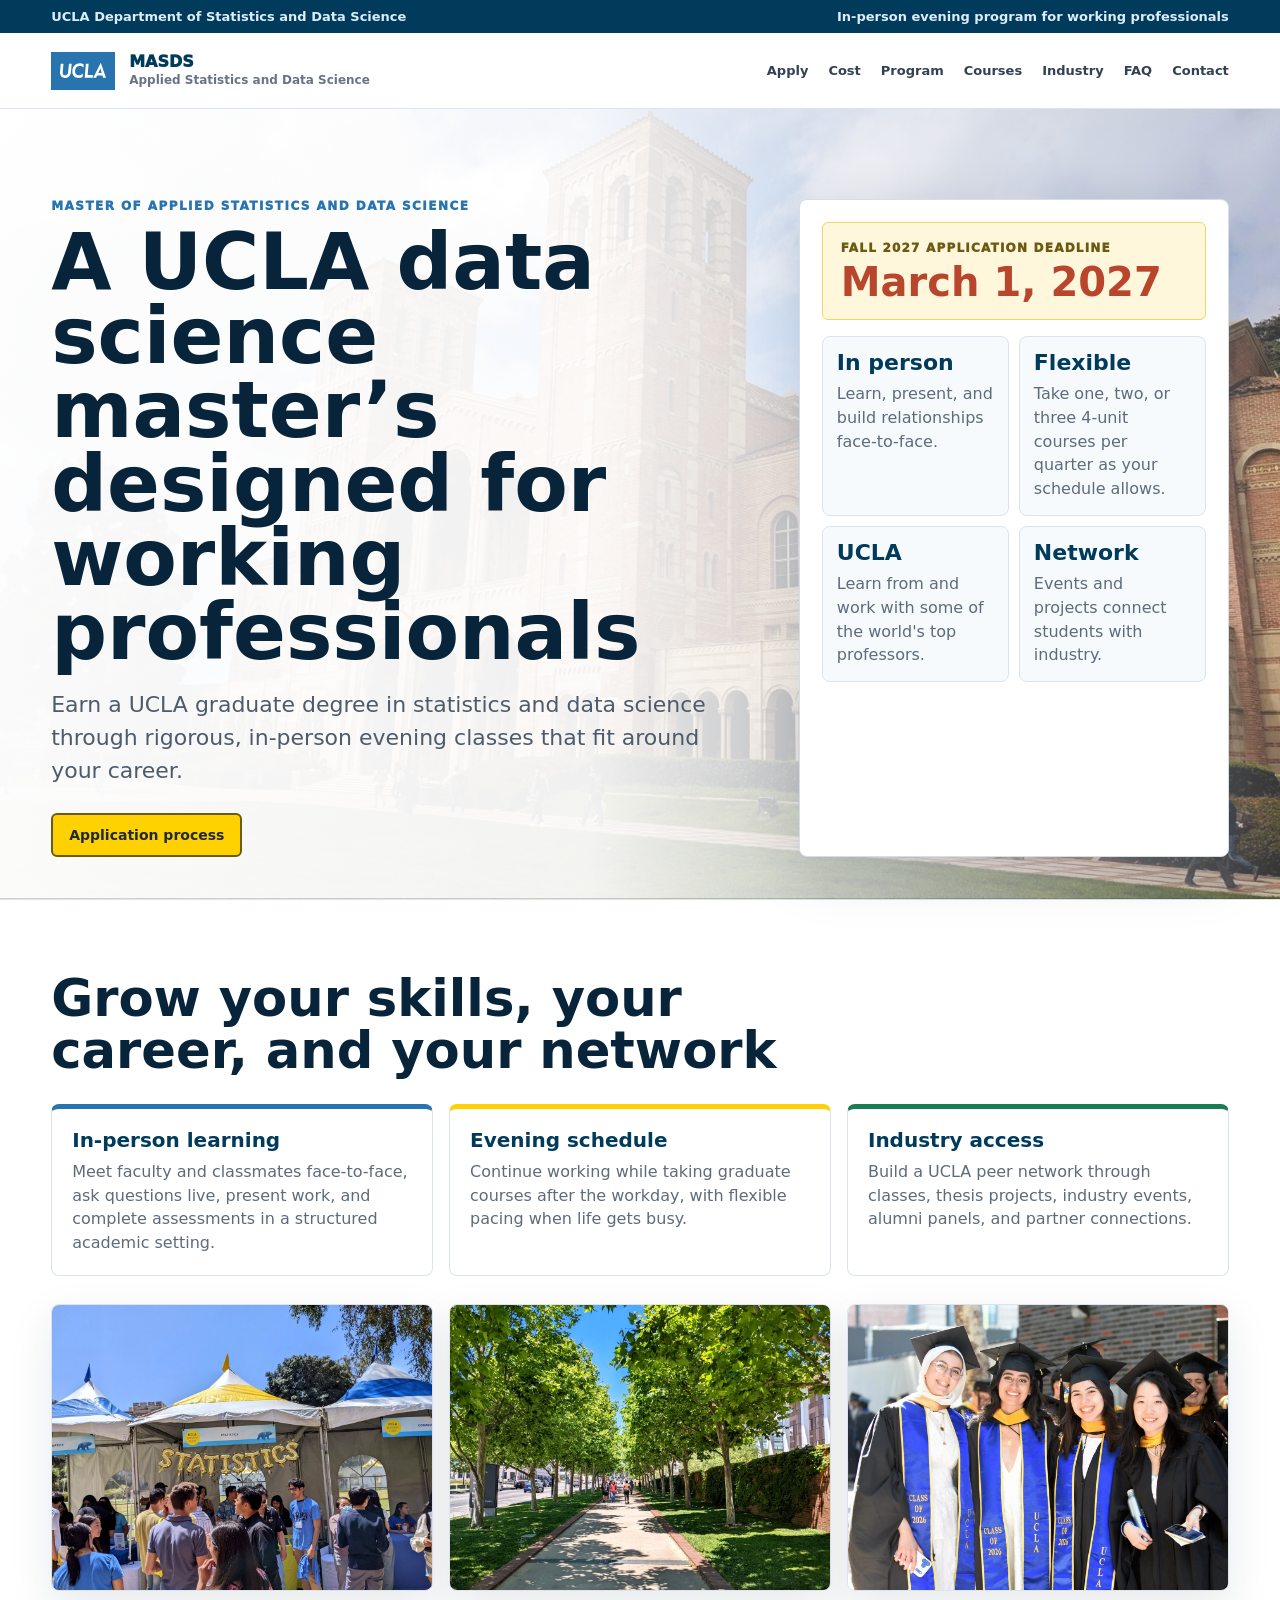
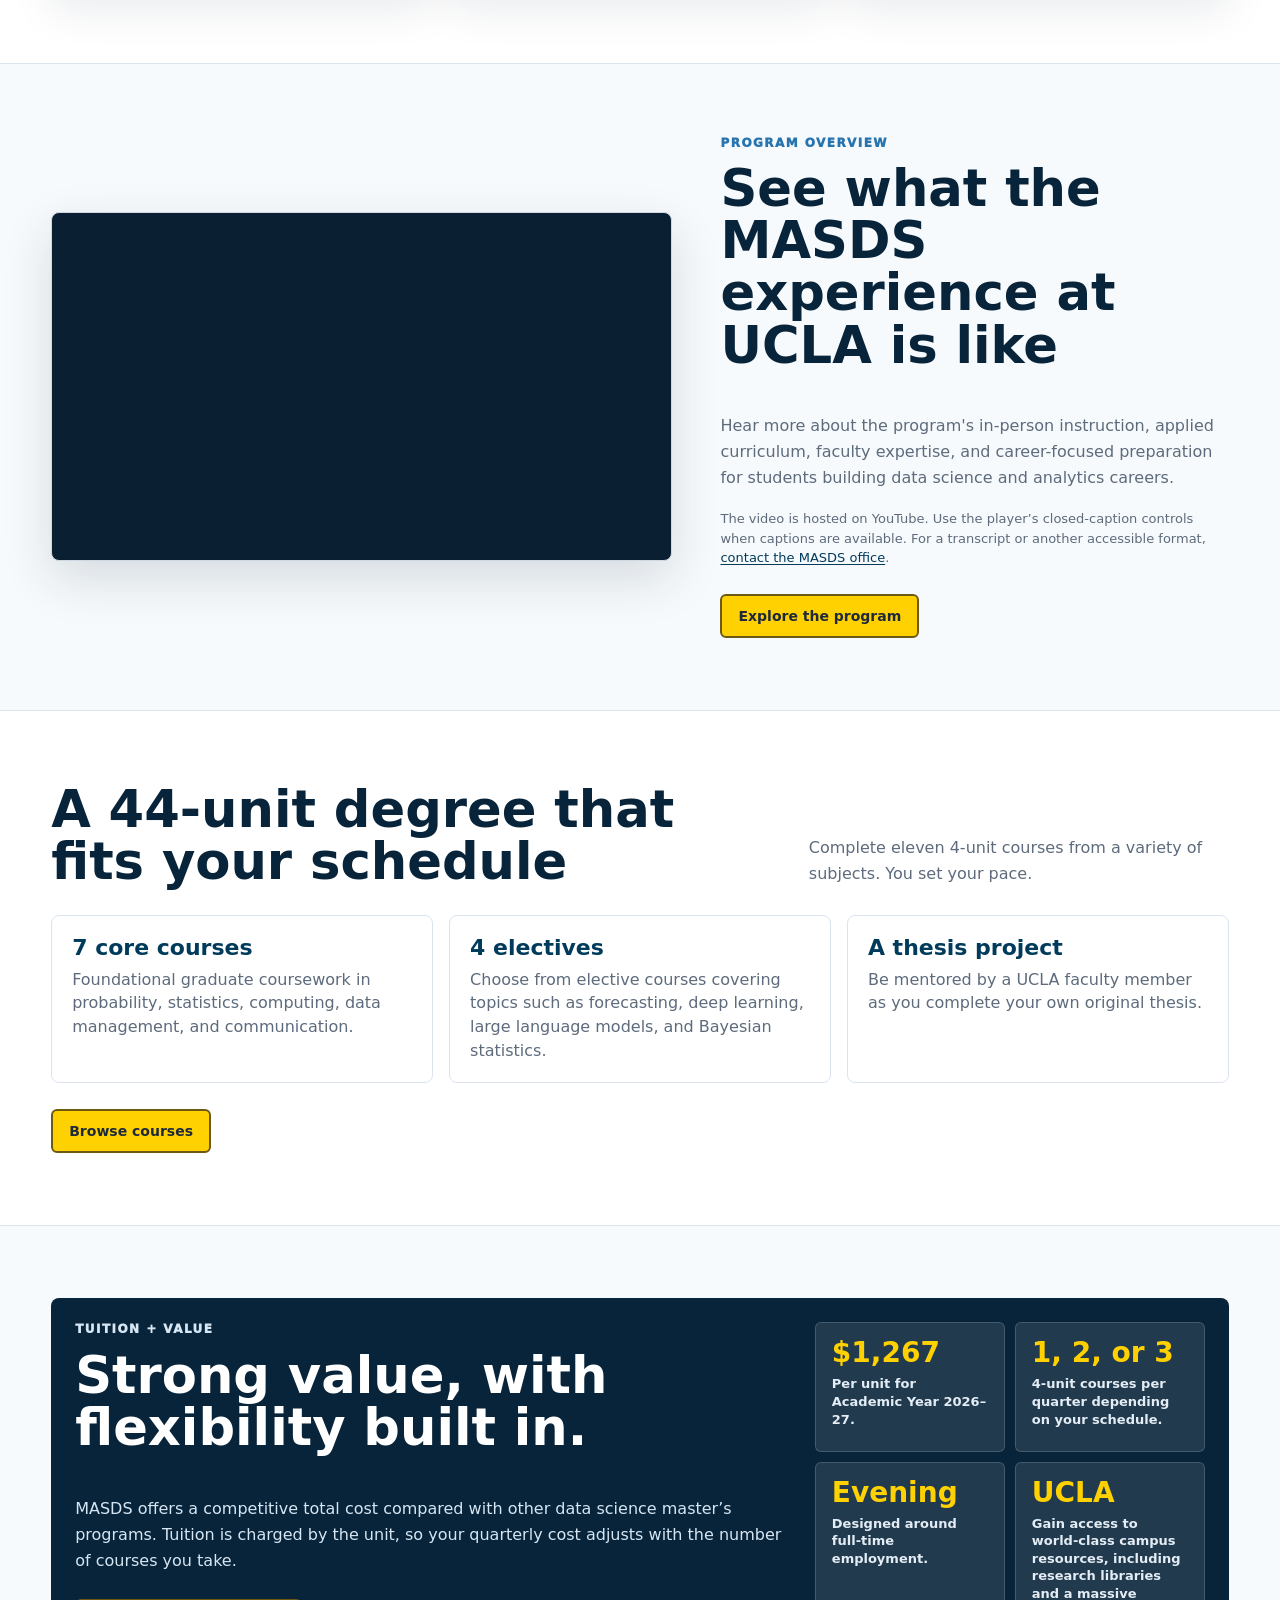
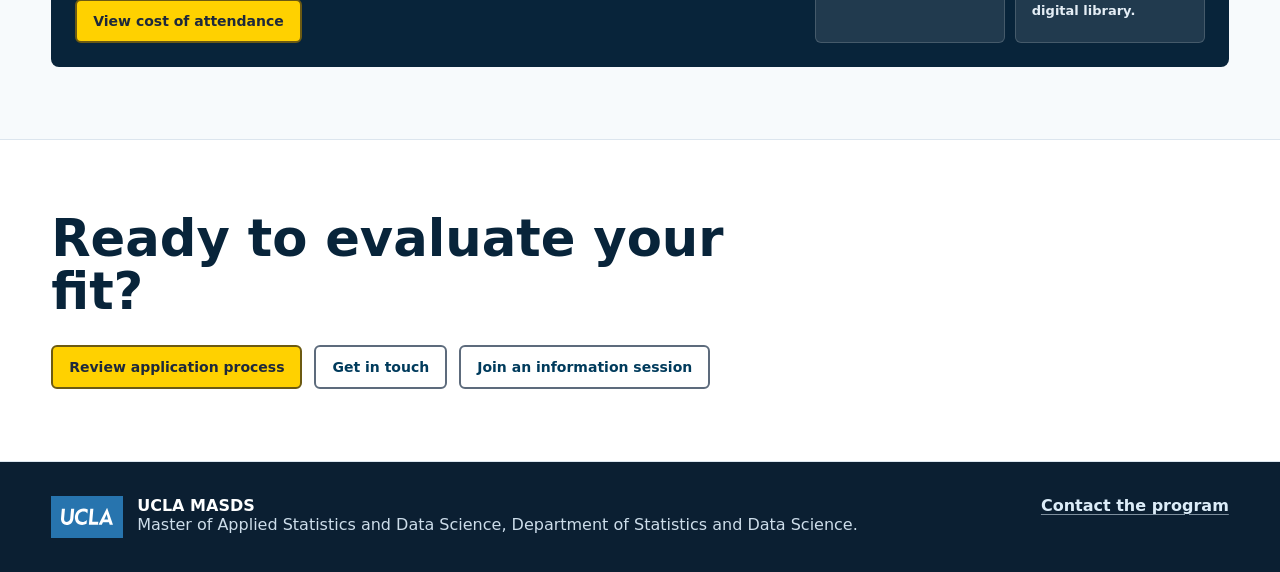
==== commit 955f634d: "added photo of graduates to index" ====
--- a/index.html
+++ b/index.html
@@ -69,7 +69,7 @@
           <img src="assets/img/campus-walkway.jpg" alt="Tree-lined walkway on the UCLA campus">
         </figure>
         <figure class="image-card">
-          <img src="assets/img/golden-campus-flowers.jpg" alt="Yellow flowers blooming on the UCLA campus">
+          <img src="assets/img/ucla-graduates-2026.jpg" alt="Four UCLA graduates celebrating together in caps and gowns">
         </figure>
       </div>
     </section>
